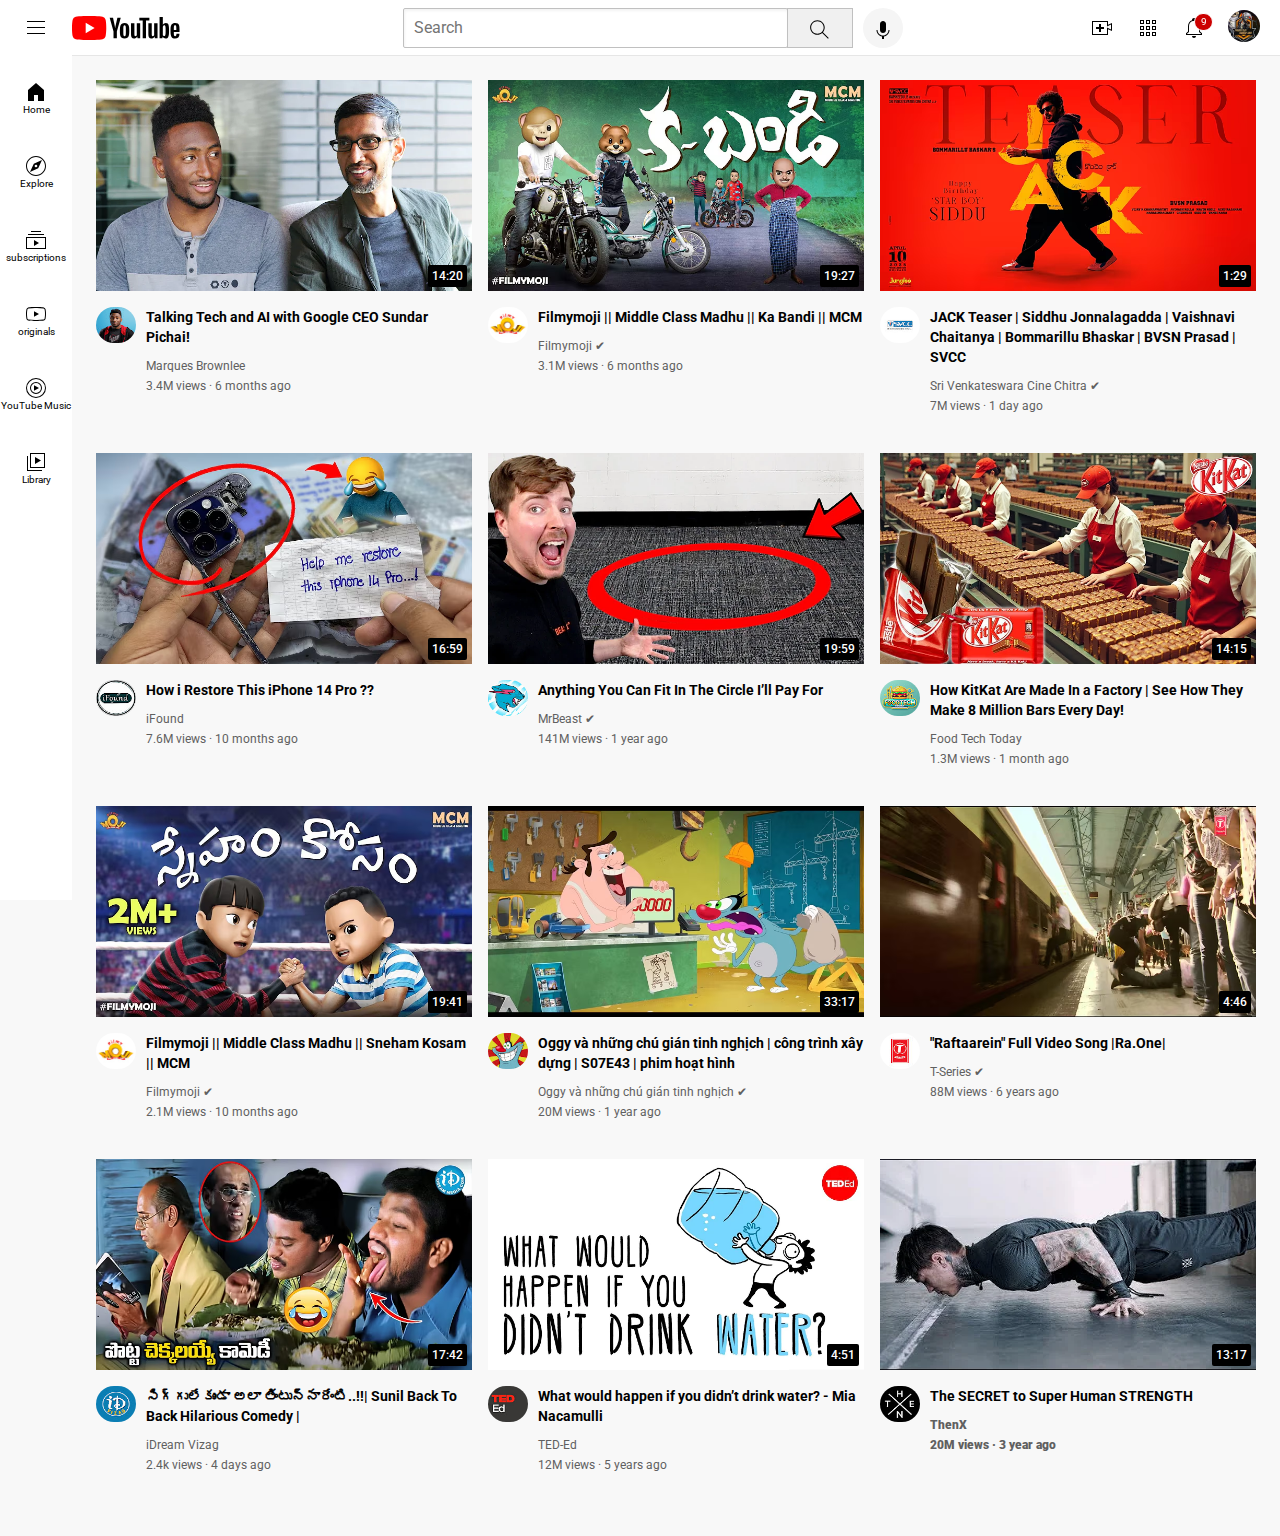
==== index.html @ dd5a81b8 "Rename YouTube Exercise.html to index.html" ====
<!DOCTYPE html>
<html lang="en">

<head>
<link rel="preconnect" href="https://fonts.googleapis.com">
  <link rel="preconnect" href="https://fonts.gstatic.com" crossorigin>
  <link href="https://fonts.googleapis.com/css2?family=Roboto:ital,wght@0,100..900;1,100..900&display=swap"
    rel="stylesheet">
    <link rel="stylesheet" href="styles/video.css">
    <link rel="stylesheet" href="styles/General.css">
    <link rel="stylesheet" href="styles/header.css">
    <link rel="stylesheet" href="styles/sidebar.css">
  <title>Youtube.com</title>
</head>
<body>
 <div class="header"> 
  <div class="left-header"> 
   <img class="hamburger-menu" src="header-icons/hamburger-menu.svg" alt="logo">
    
   <img  class="youtube-logo" src="header-icons/youtube-logo.svg" alt="logo">
  </div>
  <div class="center-header">
  <input class="search-bar" type="search" placeholder="Search" >
   <button class="search-box">
   <img class="search-icon" src="header-icons/search.svg" alt="logo">
   <div class="tooltip">Search</div> 
   </button>
   <button class="voice-search-box">
   <img class="voice-search-icon" src="header-icons/voice-search-icon.svg " alt=" logo">
   <div class="tooltip">Search with your voice</div>
   </button>
  </div>
  <div class="right-header">
    <div class="upload-icon-container">
   <img class="upload-icon" src="header-icons/upload.svg" alt="logo">
   <div class="tooltip">Create</div>
    </div> <div class="youtube-apps-box">
   <img class="youtube-apps-icon" src="header-icons/youtube-apps.svg" alt="logo"> 
  <div class="tooltip">YouTube apps</div>
  </div>
   <div class="notifications-icon-button">   <div class="tooltip">Notifications</div>
   <img class="notifications-icon" src="header-icons/notifications.svg" alt="logo"> <div class="notifications-alert">9</div>  
    </div> 
    <div class="center-header-button">
      <img class="center-header-icon" src="channel logos/channel-header.jpeg" alt="logo">
      <div class="tooltip">View <br> Channel
      </div>
    </div>
  </div>
 </div>
<div class="sidebar">
<div class="sidebar-link"> 
  <img src="sidebar-icons/home.svg" alt="logo">
  <div>Home</div>
</div>
<div class="sidebar-link">
  <img src="sidebar-icons/explore.svg" alt="logo">
  <div>Explore</div>
</div>
<div class="sidebar-link">
  <img src="sidebar-icons/subscriptions.svg" alt="logo">
  <div>subscriptions</div>
</div>
<div class="sidebar-link"> 
  <img src="sidebar-icons/originals.svg" alt="logo">
  <div>originals</div>
</div>
<div class="sidebar-link">
  <img src="sidebar-icons/youtube-music.svg" alt="logo">
  <div> YouTube Music</div>
</div>
<div class="sidebar-link">
  <img src="sidebar-icons/library.svg" alt="logo">
  <div>Library</div>
</div>
</div>

  <div class="grid-all">
    <div class="container1">
      <div class="thumbnails">
       <a  target="_blank" href="https://youtu.be/n2RNcPRtAiY?si=ZH0iZhE276hsM0Oe">
      
        <img class="thumbnail1" src="thumbnails/thumbnail-1.webp" alt="logo">
        <div class="video-time">14:20</div></a>
      </div>
      <div class="grid-preview">
        <div class="channel-logo">
          <img  class="logos" src="channel logos/channel-1.jpeg" alt="channel logo" width="36" height="36">
        </div>
        <div class="channel-description">
          <p class="thumbnail1-description">
            <strong>Talking Tech and AI with Google CEO Sundar Pichai!</strong>
          </p>
          <p class="thumbnail1-author">
            Marques Brownlee
          </p>
          <p class="thumbnail1-views">
            3.4M views &#xb7; 6 months ago
          </p>
        </div>
      </div>
    </div>

    <div class="container1">
      <div class="thumbnails"><a target="_blank" href="https://youtu.be/T5kbTx5glqg?si=XRTceQeRdAjXl5if">
        <img class="thumbnail1" src="thumbnails/thumbnail-2.webp" alt="logo">
      </a>
       <div class="video-time">19:27</div>
      </div>
      <div class="grid-preview">
        <div class="channel-logo">
          <img class="logos" src="channel logos/channel-2.jpeg" alt="channel logo" width="36" height="36">
        </div>
        <div class="channel-description">
          <p class="thumbnail1-description">
            <strong>Filmymoji || Middle Class Madhu || Ka Bandi || MCM</strong>
          </p>
          <p class="thumbnail1-author">
            Filmymoji &#10004;

          </p>
          <p class="thumbnail1-views">
            3.1M views &#xb7; 6 months ago
          </p>
        </div>
      </div>
    </div>

    <div class="container1">
      <div class="thumbnails"> <a target="_blank" href="https://youtu.be/-Q_YWyX1mIY?si=TyLcVkjSsmprxh8Q">
        <img class="thumbnail1" src="thumbnails/thumbnail-3.webp" alt="logo">
      </a>
       
        <div class="video-time">1:29</div>
      </div>
      <div class="grid-preview">
        <div class="channel-logo">
          <img class="logos" src="channel logos/channel-3.jpeg" alt="channel logo" width="36" height="36">
        </div>
        <div class="channel-description">
          <p class="thumbnail1-description">
            <strong>JACK Teaser | Siddhu Jonnalagadda | Vaishnavi Chaitanya | Bommarillu Bhaskar | BVSN Prasad |
              SVCC</strong>
          </p>
          <p class="thumbnail1-author" style="margin-top: 5px;">
            Sri Venkateswara Cine Chitra ✔
          </p>
          <p class="thumbnail1-views">
            7M views &#xb7; 1 day ago
          </p>
        </div>
      </div>
    </div>

    <div class="container1">
      <div class="thumbnails"><a target="_blank" href="https://youtu.be/Sr0iFg9D0Aw?si=6OnDR3bvbH2lmgEM">
        <img class="thumbnail1" src="thumbnails/thumbnail-4.webp" alt="logo">
      </a>
       
        <div class="video-time">16:59</div>
      </div>
      <div class="grid-preview">
        <div class="channel-logo">
          <img class="logos" src="channel logos/channel-4.jpeg" alt="channel logo" width="36" height="36">
        </div>
        <div class="channel-description">
          <p class="thumbnail1-description">
            <strong> How i Restore This iPhone 14 Pro ??</strong>
          </p>
          <p class="thumbnail1-author">
            iFound
          </p>
          <p class="thumbnail1-views">
            7.6M views &#xb7; 10 months ago
          </p>
        </div>
      </div>
    </div>

    <div class="container1">
      <div class="thumbnails"> <a target="_blank" href="https://youtu.be/yXWw0_UfSFg?si=8xWNTHsfePeWdu7U"> 
        <img class="thumbnail1" src="thumbnails/thumbnail-5.webp" alt="logo">
      </a>
      
        <div class="video-time">19:59</div>
      </div>
      <div class="grid-preview">
        <div class="channel-logo">
          <img class="logos" src="channel logos/channel-5.jpeg" alt="channel logo" width="36" height="36">
        </div>
        <div class="channel-description">
          <p class="thumbnail1-description">
            <strong> 
              Anything You Can Fit In The Circle I’ll Pay For
            </strong>
          </p>
          <p class="thumbnail1-author">
            MrBeast ✔
          </p>
          <p class="thumbnail1-views">
            141M views &#xb7; 1 year ago
          </p>
        </div>
      </div>
    </div>

    <div class="container1">
      <div class="thumbnails"> <a target="_blank" href="https://youtu.be/jf2fm76S2eo?si=7UBVDdQUkuH4Apvb">
        <img class="thumbnail1" src="thumbnails/thumbnail-7.webp" alt="logo"></a>
        <div class="video-time">14:15</div>
      </div>
      <div class="grid-preview">
        <div class="channel-logo">
          <img class="logos" src="channel logos/channel-7.jpeg" alt="channel logo" width="36" height="36">
        </div>
        <div class="channel-description">
          <p class="thumbnail1-description">
            <strong>How KitKat Are Made In a Factory | See How They Make 8 Million Bars Every Day!</strong>
          </p>
          <p class="thumbnail1-author">
            Food Tech Today
          </p>
          <p class="thumbnail1-views">
            1.3M views &#xb7; 1 month ago
          </p>
        </div>
      </div>
    </div>

    <div class="container1">
      <div class="thumbnails"> <a href="https://youtu.be/XEhOUGwjxGQ?si=GCoEl4DrRWVP5ziN" target="_blank">
        <img class="thumbnail1" src="thumbnails/thumbnail-6.webp" alt="logo"> </a>
        <div class="video-time">19:41</div>
      </div>
      <div class="grid-preview">
        <div class="channel-logo">
          <img class="logos" src="channel logos/channel-2.jpeg" alt="channel logo" width="36" height="36">
        </div>
        <div class="channel-description">
          <p class="thumbnail1-description">
            <strong>Filmymoji || Middle Class Madhu || Sneham Kosam || MCM</strong>
          </p>
          <p class="thumbnail1-author">
            Filmymoji &#10004;
          </p>
          <p class="thumbnail1-views">
            2.1M views &#xb7; 10 months ago
          </p>
        </div>
      </div>
    </div>

    <div class="container1">
      <div class="thumbnails"><a target="_blank" href="https://youtu.be/_UpZEDhUMrE?si=G-r3FgGhT-GVCGaT">
        <img class="thumbnail1" src="thumbnails/thumbnail-8.webp" alt="logo">
      </a>
      
        <div class="video-time">33:17</div>
      </div>
      <div class="grid-preview">
        <div class="channel-logo">
          <img class="logos" src="channel logos/channel-8.jpeg" alt="channel logo" width="36" height="36">
        </div>
        <div class="channel-description">
          <p class="thumbnail1-description">
            <strong>Oggy và những chú gián tinh nghịch | công trình xây dựng | S07E43 | phim hoạt hình </strong>
          </p>
          <p class="thumbnail1-author">
            Oggy và những chú gián tinh nghịch &#10004;
          </p>
          <p class="thumbnail1-views">
            20M views &#xb7; 1 year ago
          </p>
        </div>
      </div>
    </div>

    <div class="container1">
      <div class="thumbnails"> <a href="https://youtu.be/MlE-GojmNwM?si=-wKfAp8RB2Yi8wIf" target="_blank"> 
        <img class="thumbnail1" src="thumbnails/thumbnail-9.webp" alt="logo">

      </a>
        
        <div class="video-time">4:46</div>
      </div>
      <div class="grid-preview">
        <div class="channel-logo">
          <img class="logos" src="channel logos/channel-9.jpeg" alt="channel logo" width="36" height="36">
        </div>
        <div class="channel-description">
          <p class="thumbnail1-description">
            <strong>"Raftaarein" Full Video Song |Ra.One| </strong>
          </p>
          <p class="thumbnail1-author">
            T-Series &#10004;
          </p>
          <p class="thumbnail1-views">
            88M views &#xb7; 6 years ago
          </p>
        </div>
      </div>
    </div>


    <div class="container1">
      <div class="thumbnails"> <a target="_blank" href="https://youtu.be/Pck3w6NWHIY?si=tTL613JsPQ6OdnN4">  <img class="thumbnail1" src="thumbnails/thumbnail-10.webp" alt="logo"></a>
       
        <div class="video-time">17:42</div>
      </div>
      <div class="grid-preview">
        <div class="channel-logo">
          <img class="logos" src="channel logos/channel-10.jpeg" alt="channel logo" width="36" height="36">
        </div>
        <div class="channel-description">
          <p class="thumbnail1-description">
            <strong>సిగ్గులేకుండా అలా తింటున్నారేంటి..!!| Sunil Back To Back Hilarious Comedy |</strong>
          </p>
          <p class="thumbnail1-author">
            iDream Vizag
          </p>
          <p class="thumbnail1-views">
            2.4k views &#xb7; 4 days ago
          </p>
        </div>
      </div>
    </div>

    <div class="container1">
      <div class="thumbnails"> <a target="_blank" href="https://youtu.be/9iMGFqMmUFs?si=flgmM1AvWoSUMVKS">
        <img class="thumbnail1" src="thumbnails/thumbnail-11.webp" alt="logo">
      </a>
      <div class="video-time">4:51</div>
      </div>
      <div class="grid-preview">
        <div class="channel-logo">
          <img class="logos" src="channel logos/channel-11.jpeg" alt="channel logo" width="36" height="36">
        </div>
        <div class="channel-description">
          <p class="thumbnail1-description">
            <strong>
              What would happen if you didn’t drink water? - Mia Nacamulli
            </strong>
          </p>
          <p class="thumbnail1-author">
            TED-Ed
          </p>
          <p class="thumbnail1-views">
            12M views &#xb7; 5 years ago
          </p>
        </div>
      </div>
    </div>

    <div class="container1">
      <div class="thumbnails"> <a target="_blank" href="https://youtu.be/ixmxOlcrlUc?si=pEHxPkQtX8GbL2s7"> <img class="thumbnail1" src="thumbnails/thumbnail-12.webp" alt="logo"></a>
        
        <div class="video-time">13:17</div>
      </div>
      <div class="grid-preview">
        <div class="channel-logo">
          <img class="logos" src="channel logos/channel-12.jpeg" alt="channel logo" width="36" height="36">
        </div>
        <div class="channel-description">
          <p class="thumbnail1-description">
            <strong>
              The SECRET to Super Human STRENGTH <strong>
          </p>
          <p class="thumbnail1-author">
            ThenX
          </p>
          <p class="thumbnail1-views">
            20M views &#xb7; 3 year ago
          </p>
        </div>
      </div>
    </div>
  </div>

</body>
</html>
---- styles/video.css ----
.grid-all{
  display: grid;
  grid-template-columns: 1fr 1fr 1fr 1fr;
  column-gap: 16px;
  row-gap: 40px;}

  @media(max-width:700px){
    .grid-all{
      display: grid;
      grid-template-columns: 1fr 1fr ;
      column-gap: 16px;
      row-gap: 40px;}
  }
  @media(min-width:699px) and (max-width:1539px){
        .grid-all{
          display: grid;
          grid-template-columns: 1fr 1fr 1fr ;
          column-gap: 16px;
          row-gap: 40px;}
      }

      @media (min-width:1540px) {
        .grid-all{
          display: grid;
          grid-template-columns: 1fr 1fr 1fr 1fr;
          column-gap: 16px;
          row-gap: 40px;}}

.thumbnail1{
width: 100%;
}
.thumbnails{
  margin-bottom: 12px;
  position: relative;
}
.grid-preview{
display: grid;
grid-template-columns: 50px 1fr;

}
.thumbnail1-description{
font-family:Roboto,arial,sans-serif;
font-size: 14px;
margin-bottom: 12px;
margin-top: 0;
line-height: 20px;
font-weight: 500;
}
.thumbnail1-author{
margin-bottom:4px;
color: rgb(96,96, 96);
font-size: 12px;
}
.thumbnail1-views{
font-size: 12px;
color: rgb(96,96,96);
margin-top: 6px;
}
.logos{
  width: 40px;
border-radius:50px;
}
.video-time {
  font-family: Roboto, Arial;
  font-size: 12px;
  font-weight: 500;
  padding-left: 4px;
  padding-right: 4px;
  padding-top: 4px;
  padding-bottom: 4px;
  border-radius: 2px;
  background-color: black;
  color: white;
  position: absolute;
  bottom: 8px;
  right: 5px;
}
---- styles/General.css ----
p{
  margin-top: 11px;
  margin-bottom: 0%;
  font-family:Roboto,arial,sans-serif;
} 
body{
  margin: 0;
  padding-top: 80px;
  padding-left: 96px;
  padding-right: 24px;
 padding-bottom: 24px;
 background-color: rgb(248,248,248);
}
---- styles/header.css ----
.header{
  height: 55px;
  display: flex;
  flex-direction: row;
  justify-content: space-between;
  position:fixed;
  top: 0;
  right: 0;
  left: 0;
  z-index: 1;
  background-color:white;
  border-bottom-width:1px;
  border-bottom-style:solid;
  border-bottom-color:rgb(230, 230, 230)


}
.left-header{
  display: flex;
  align-items: center;
  } 
  .hamburger-menu{
    height:24px;
    margin-left: 24px;
    margin-right: 24px;
  }
  .youtube-logo{
    height: 24px;
  } 

.center-header{
 flex: 1;
 margin-left: 70px;
 margin-right: 35px;
 max-width: 500px;
 display: flex;
 align-items: center;
}
.search-bar{
  height: 40px;
  width:0;
  flex: 1;
  padding-left: 10px;
  font-size: 16px;
  border-width: 1px;
 border-style: solid;
 border-color: rgb(192, 192, 192);
 border-radius: 2px;
  box-shadow: inset 1px 2px 3px rgba(0, 0, 0, 0.05);

}
.search-bar::placeholder{
  font-family: Roboto,Arial;
  font-size: 16px;
}

.search-box{
  height: 40px;
  width: 66px;
  background-color: rgb(240, 240, 240);
  border-width: 1px;
  border-style: solid;
  border-color: rgb(192, 192, 192);
  margin-left: -1px;
  margin-right: 10px;

}
.search-icon{
  height: 25px;
  margin-top: 4px;
} 
.voice-search-box{
  height: 40px;
  width: 40px;
  border-radius: 20px;
  background-color: rgb(245, 245, 245);
  border:none;
}
.voice-search-icon{
 height: 24px;
 margin-top: 4px;
}
.right-header{
  width: 170px;
  margin-right: 20px;
  display: flex;
  align-items: center;
  justify-content: space-between;
  flex-shrink:0;
}
.upload-icon{
  height: 24px;
  
}
.youtube-apps-icon{
  height: 24px;
 
}
.notifications-icon{
  height: 24px;

}
.center-header-icon{
  height: 32px;
  border-radius: 16px;
}
.notifications-icon-button{
  position: relative;
} 
 
.upload-icon ,.youtube-apps-icon,.notifications-icon,.center-header-icon,.notifications-icon-button,.voice-search-icon,.search-icon, .youtube-logo,.hamburger-menu{ 
  cursor: pointer;
}
.notifications-alert{
align-items: center;
background-color :rgb(204, 0, 0);
border-bottom-color :rgb(255, 255, 255);
border-bottom-left-radius: 80px;
border-bottom-right-radius:80px;
border-bottom-style:solid;
border-bottom-width :1.6px;
border-image-outset :0;
border-image-repeat: stretch;
border-image-slice :100%;
border-image-source :none;
border-image-width :1;
border-left-color :rgb(255, 255, 255);
border-left-style :solid;
border-left-width :1.6px;
border-right-color :rgb(255, 255, 255);
border-right-style :solid;
border-right-width :1.6px;
border-top-color :rgb(255, 255, 255);
border-top-left-radius :80px;
border-top-right-radius: 80px;
border-top-style :solid;
border-top-width :1.6px;
box-sizing: border-box;
color :rgb(255, 255, 255);
display :flex;
font-family :Roboto, Arial, sans-serif;
font-size :10px;
height :18.2px;
justify-content: center;
padding-bottom :1.5px;
padding-left :5px;
padding-right :5px;
padding-top :1.5px;
position :absolute;
right :-7px;
top :-3px;
unicode-bidi: isolate;
width :18.825px;
pointer-events: none;
}
.search-box,
.voice-search-box,
.upload-icon-container,
.youtube-apps-box ,
.notifications-icon-button{
  display: flex;
  justify-content: center;
  align-items: center;
  position: relative;
}
.search-box .tooltip,
.voice-search-box .tooltip,
.upload-icon-container .tooltip,
.youtube-apps-box  .tooltip,
.notifications-icon-button .tooltip,
.center-header-button  .tooltip{
  position: absolute;
  background-color: gray;
  color: white;
  padding-top: 4px;
  padding-bottom: 4px;
  padding-left: 8px;
  padding-right: 8px;
  border-radius: 2px;
  font-size: 12px;
  bottom: -30px;
  opacity: 0;
  transition: opacity 0.15s;
  pointer-events: none;
  white-space: nowrap;
}
.search-box:hover .tooltip,
.voice-search-box:hover .tooltip,
.upload-icon-container:hover .tooltip ,
.youtube-apps-box:hover  .tooltip,
.notifications-icon-button:hover  .tooltip,
.center-header-button:hover  .tooltip{
  opacity: 1;
}
---- styles/sidebar.css ----
.sidebar {
  position: fixed;
  left: 0;
  bottom: 0;
  top: 55px;
  background-color: white;
  width: 72px;
  z-index: 200;
  padding-top: 5px;
}

.sidebar-link {
  height: 74px;
  display: flex;
  justify-content: center;
  align-items: center;
  flex-direction: column;
  cursor: pointer;
}

.sidebar-link:hover {
  background-color: rgb(235, 235, 235);
}

.sidebar-link img {
  height: 24px;
  
}

.sidebar-link div {
  font-family: Roboto, Arial;
  font-size: 10px;
}
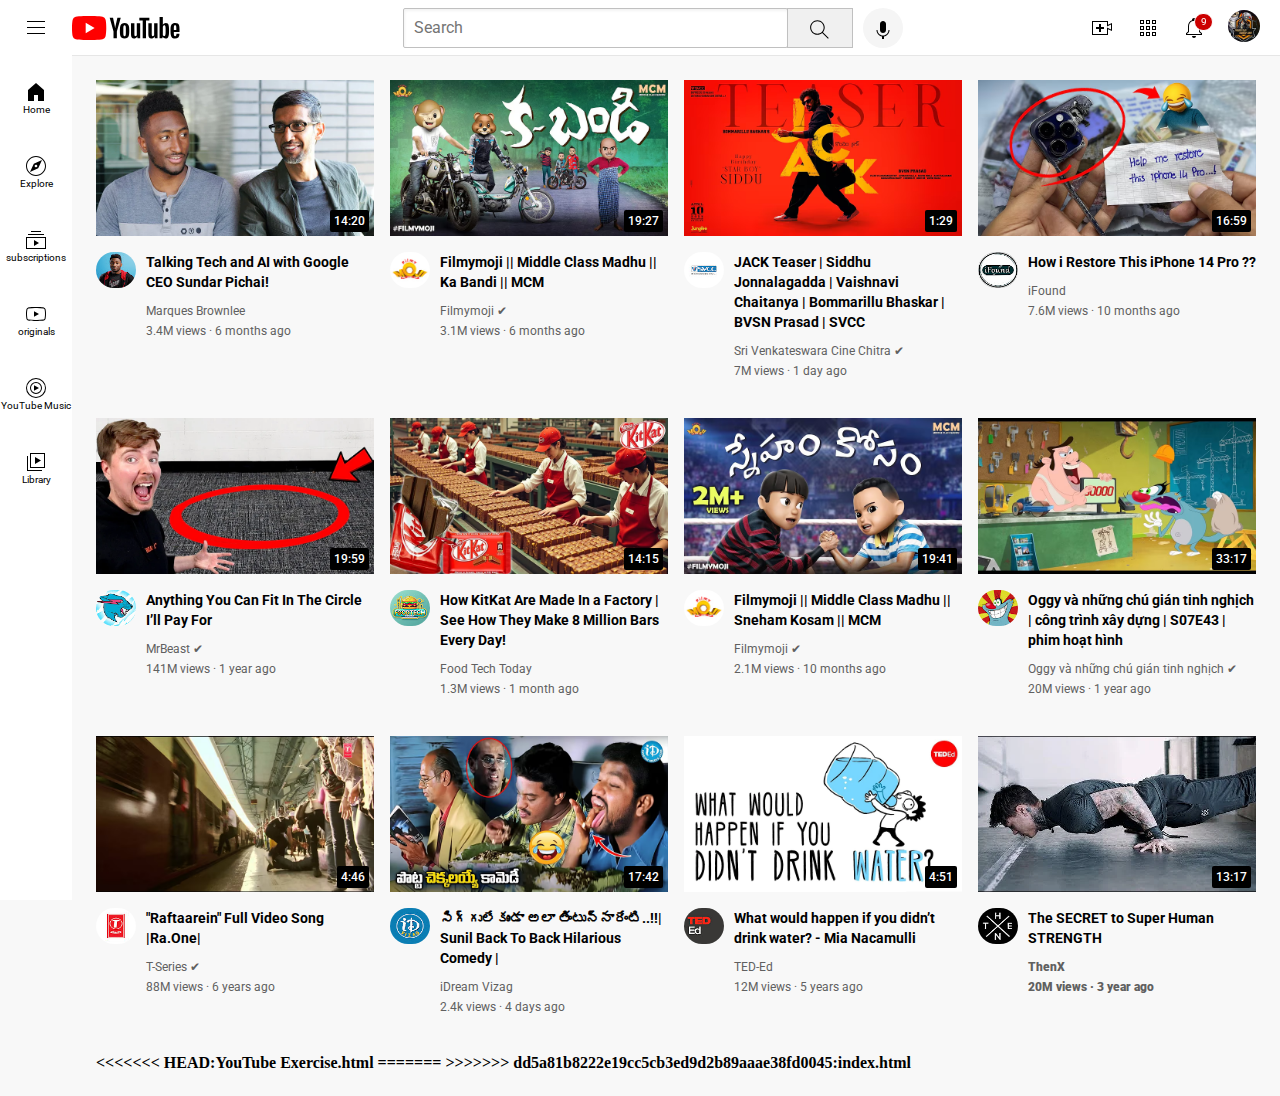
==== commit c0ac8620: "Youtubeclone" ====
--- a/index.html
+++ b/index.html
@@ -2,90 +2,95 @@
 <html lang="en">
 
 <head>
-<link rel="preconnect" href="https://fonts.googleapis.com">
+  <link rel="preconnect" href="https://fonts.googleapis.com">
   <link rel="preconnect" href="https://fonts.gstatic.com" crossorigin>
   <link href="https://fonts.googleapis.com/css2?family=Roboto:ital,wght@0,100..900;1,100..900&display=swap"
     rel="stylesheet">
-    <link rel="stylesheet" href="styles/video.css">
-    <link rel="stylesheet" href="styles/General.css">
-    <link rel="stylesheet" href="styles/header.css">
-    <link rel="stylesheet" href="styles/sidebar.css">
+  <link rel="stylesheet" href="styles/video.css">
+  <link rel="stylesheet" href="styles/General.css">
+  <link rel="stylesheet" href="styles/header.css">
+  <link rel="stylesheet" href="styles/sidebar.css">
   <title>Youtube.com</title>
 </head>
+
 <body>
- <div class="header"> 
-  <div class="left-header"> 
-   <img class="hamburger-menu" src="header-icons/hamburger-menu.svg" alt="logo">
-    
-   <img  class="youtube-logo" src="header-icons/youtube-logo.svg" alt="logo">
+  <div class="header">
+    <div class="left-header">
+      <img class="hamburger-menu" src="header-icons/hamburger-menu.svg" alt="logo">
+
+      <img class="youtube-logo" src="header-icons/youtube-logo.svg" alt="logo">
+    </div>
+    <div class="center-header">
+      <input class="search-bar" type="search" placeholder="Search">
+      <button class="search-box">
+        <img class="search-icon" src="header-icons/search.svg" alt="logo">
+        <div class="tooltip">Search</div>
+      </button>
+      <button class="voice-search-box">
+        <img class="voice-search-icon" src="header-icons/voice-search-icon.svg " alt=" logo">
+        <div class="tooltip">Search with your voice</div>
+      </button>
+    </div>
+    <div class="right-header">
+      <div class="upload-icon-container">
+        <img class="upload-icon" src="header-icons/upload.svg" alt="logo">
+        <div class="tooltip">Create</div>
+      </div>
+      <div class="youtube-apps-box">
+        <img class="youtube-apps-icon" src="header-icons/youtube-apps.svg" alt="logo">
+        <div class="tooltip">YouTube apps</div>
+      </div>
+      <div class="notifications-icon-button">
+        <div class="tooltip">Notifications</div>
+        <img class="notifications-icon" src="header-icons/notifications.svg" alt="logo">
+        <div class="notifications-alert">9</div>
+      </div>
+      <div class="center-header-button">
+        <img class="center-header-icon" src="channel logos/channel-header.jpeg" alt="logo">
+        <div class="tooltip">View <br> Channel
+        </div>
+      </div>
+    </div>
   </div>
-  <div class="center-header">
-  <input class="search-bar" type="search" placeholder="Search" >
-   <button class="search-box">
-   <img class="search-icon" src="header-icons/search.svg" alt="logo">
-   <div class="tooltip">Search</div> 
-   </button>
-   <button class="voice-search-box">
-   <img class="voice-search-icon" src="header-icons/voice-search-icon.svg " alt=" logo">
-   <div class="tooltip">Search with your voice</div>
-   </button>
+  <div class="sidebar">
+    <div class="sidebar-link">
+      <img src="sidebar-icons/home.svg" alt="logo">
+      <div>Home</div>
+    </div>
+    <div class="sidebar-link">
+      <img src="sidebar-icons/explore.svg" alt="logo">
+      <div>Explore</div>
+    </div>
+    <div class="sidebar-link">
+      <img src="sidebar-icons/subscriptions.svg" alt="logo">
+      <div>subscriptions</div>
+    </div>
+    <div class="sidebar-link">
+      <img src="sidebar-icons/originals.svg" alt="logo">
+      <div>originals</div>
+    </div>
+    <div class="sidebar-link">
+      <img src="sidebar-icons/youtube-music.svg" alt="logo">
+      <div> YouTube Music</div>
+    </div>
+    <div class="sidebar-link">
+      <img src="sidebar-icons/library.svg" alt="logo">
+      <div>Library</div>
+    </div>
   </div>
-  <div class="right-header">
-    <div class="upload-icon-container">
-   <img class="upload-icon" src="header-icons/upload.svg" alt="logo">
-   <div class="tooltip">Create</div>
-    </div> <div class="youtube-apps-box">
-   <img class="youtube-apps-icon" src="header-icons/youtube-apps.svg" alt="logo"> 
-  <div class="tooltip">YouTube apps</div>
-  </div>
-   <div class="notifications-icon-button">   <div class="tooltip">Notifications</div>
-   <img class="notifications-icon" src="header-icons/notifications.svg" alt="logo"> <div class="notifications-alert">9</div>  
-    </div> 
-    <div class="center-header-button">
-      <img class="center-header-icon" src="channel logos/channel-header.jpeg" alt="logo">
-      <div class="tooltip">View <br> Channel
-      </div>
-    </div>
-  </div>
- </div>
-<div class="sidebar">
-<div class="sidebar-link"> 
-  <img src="sidebar-icons/home.svg" alt="logo">
-  <div>Home</div>
-</div>
-<div class="sidebar-link">
-  <img src="sidebar-icons/explore.svg" alt="logo">
-  <div>Explore</div>
-</div>
-<div class="sidebar-link">
-  <img src="sidebar-icons/subscriptions.svg" alt="logo">
-  <div>subscriptions</div>
-</div>
-<div class="sidebar-link"> 
-  <img src="sidebar-icons/originals.svg" alt="logo">
-  <div>originals</div>
-</div>
-<div class="sidebar-link">
-  <img src="sidebar-icons/youtube-music.svg" alt="logo">
-  <div> YouTube Music</div>
-</div>
-<div class="sidebar-link">
-  <img src="sidebar-icons/library.svg" alt="logo">
-  <div>Library</div>
-</div>
-</div>
 
   <div class="grid-all">
     <div class="container1">
       <div class="thumbnails">
-       <a  target="_blank" href="https://youtu.be/n2RNcPRtAiY?si=ZH0iZhE276hsM0Oe">
-      
-        <img class="thumbnail1" src="thumbnails/thumbnail-1.webp" alt="logo">
-        <div class="video-time">14:20</div></a>
-      </div>
-      <div class="grid-preview">
-        <div class="channel-logo">
-          <img  class="logos" src="channel logos/channel-1.jpeg" alt="channel logo" width="36" height="36">
+        <a target="_blank" href="https://youtu.be/n2RNcPRtAiY?si=ZH0iZhE276hsM0Oe">
+
+          <img class="thumbnail1" src="thumbnails/thumbnail-1.webp" alt="logo">
+          <div class="video-time">14:20</div>
+        </a>
+      </div>
+      <div class="grid-preview">
+        <div class="channel-logo">
+          <img class="logos" src="channel logos/channel-1.jpeg" alt="channel logo" width="36" height="36">
         </div>
         <div class="channel-description">
           <p class="thumbnail1-description">
@@ -103,9 +108,9 @@
 
     <div class="container1">
       <div class="thumbnails"><a target="_blank" href="https://youtu.be/T5kbTx5glqg?si=XRTceQeRdAjXl5if">
-        <img class="thumbnail1" src="thumbnails/thumbnail-2.webp" alt="logo">
-      </a>
-       <div class="video-time">19:27</div>
+          <img class="thumbnail1" src="thumbnails/thumbnail-2.webp" alt="logo">
+        </a>
+        <div class="video-time">19:27</div>
       </div>
       <div class="grid-preview">
         <div class="channel-logo">
@@ -128,9 +133,9 @@
 
     <div class="container1">
       <div class="thumbnails"> <a target="_blank" href="https://youtu.be/-Q_YWyX1mIY?si=TyLcVkjSsmprxh8Q">
-        <img class="thumbnail1" src="thumbnails/thumbnail-3.webp" alt="logo">
-      </a>
-       
+          <img class="thumbnail1" src="thumbnails/thumbnail-3.webp" alt="logo">
+        </a>
+
         <div class="video-time">1:29</div>
       </div>
       <div class="grid-preview">
@@ -154,9 +159,9 @@
 
     <div class="container1">
       <div class="thumbnails"><a target="_blank" href="https://youtu.be/Sr0iFg9D0Aw?si=6OnDR3bvbH2lmgEM">
-        <img class="thumbnail1" src="thumbnails/thumbnail-4.webp" alt="logo">
-      </a>
-       
+          <img class="thumbnail1" src="thumbnails/thumbnail-4.webp" alt="logo">
+        </a>
+
         <div class="video-time">16:59</div>
       </div>
       <div class="grid-preview">
@@ -178,10 +183,10 @@
     </div>
 
     <div class="container1">
-      <div class="thumbnails"> <a target="_blank" href="https://youtu.be/yXWw0_UfSFg?si=8xWNTHsfePeWdu7U"> 
-        <img class="thumbnail1" src="thumbnails/thumbnail-5.webp" alt="logo">
-      </a>
-      
+      <div class="thumbnails"> <a target="_blank" href="https://youtu.be/yXWw0_UfSFg?si=8xWNTHsfePeWdu7U">
+          <img class="thumbnail1" src="thumbnails/thumbnail-5.webp" alt="logo">
+        </a>
+
         <div class="video-time">19:59</div>
       </div>
       <div class="grid-preview">
@@ -190,7 +195,7 @@
         </div>
         <div class="channel-description">
           <p class="thumbnail1-description">
-            <strong> 
+            <strong>
               Anything You Can Fit In The Circle I’ll Pay For
             </strong>
           </p>
@@ -206,7 +211,7 @@
 
     <div class="container1">
       <div class="thumbnails"> <a target="_blank" href="https://youtu.be/jf2fm76S2eo?si=7UBVDdQUkuH4Apvb">
-        <img class="thumbnail1" src="thumbnails/thumbnail-7.webp" alt="logo"></a>
+          <img class="thumbnail1" src="thumbnails/thumbnail-7.webp" alt="logo"></a>
         <div class="video-time">14:15</div>
       </div>
       <div class="grid-preview">
@@ -229,7 +234,7 @@
 
     <div class="container1">
       <div class="thumbnails"> <a href="https://youtu.be/XEhOUGwjxGQ?si=GCoEl4DrRWVP5ziN" target="_blank">
-        <img class="thumbnail1" src="thumbnails/thumbnail-6.webp" alt="logo"> </a>
+          <img class="thumbnail1" src="thumbnails/thumbnail-6.webp" alt="logo"> </a>
         <div class="video-time">19:41</div>
       </div>
       <div class="grid-preview">
@@ -252,9 +257,9 @@
 
     <div class="container1">
       <div class="thumbnails"><a target="_blank" href="https://youtu.be/_UpZEDhUMrE?si=G-r3FgGhT-GVCGaT">
-        <img class="thumbnail1" src="thumbnails/thumbnail-8.webp" alt="logo">
-      </a>
-      
+          <img class="thumbnail1" src="thumbnails/thumbnail-8.webp" alt="logo">
+        </a>
+
         <div class="video-time">33:17</div>
       </div>
       <div class="grid-preview">
@@ -276,11 +281,11 @@
     </div>
 
     <div class="container1">
-      <div class="thumbnails"> <a href="https://youtu.be/MlE-GojmNwM?si=-wKfAp8RB2Yi8wIf" target="_blank"> 
-        <img class="thumbnail1" src="thumbnails/thumbnail-9.webp" alt="logo">
-
-      </a>
-        
+      <div class="thumbnails"> <a href="https://youtu.be/MlE-GojmNwM?si=-wKfAp8RB2Yi8wIf" target="_blank">
+          <img class="thumbnail1" src="thumbnails/thumbnail-9.webp" alt="logo">
+
+        </a>
+
         <div class="video-time">4:46</div>
       </div>
       <div class="grid-preview">
@@ -303,8 +308,9 @@
 
 
     <div class="container1">
-      <div class="thumbnails"> <a target="_blank" href="https://youtu.be/Pck3w6NWHIY?si=tTL613JsPQ6OdnN4">  <img class="thumbnail1" src="thumbnails/thumbnail-10.webp" alt="logo"></a>
-       
+      <div class="thumbnails"> <a target="_blank" href="https://youtu.be/Pck3w6NWHIY?si=tTL613JsPQ6OdnN4"> <img
+            class="thumbnail1" src="thumbnails/thumbnail-10.webp" alt="logo"></a>
+
         <div class="video-time">17:42</div>
       </div>
       <div class="grid-preview">
@@ -327,9 +333,9 @@
 
     <div class="container1">
       <div class="thumbnails"> <a target="_blank" href="https://youtu.be/9iMGFqMmUFs?si=flgmM1AvWoSUMVKS">
-        <img class="thumbnail1" src="thumbnails/thumbnail-11.webp" alt="logo">
-      </a>
-      <div class="video-time">4:51</div>
+          <img class="thumbnail1" src="thumbnails/thumbnail-11.webp" alt="logo">
+        </a>
+        <div class="video-time">4:51</div>
       </div>
       <div class="grid-preview">
         <div class="channel-logo">
@@ -352,8 +358,9 @@
     </div>
 
     <div class="container1">
-      <div class="thumbnails"> <a target="_blank" href="https://youtu.be/ixmxOlcrlUc?si=pEHxPkQtX8GbL2s7"> <img class="thumbnail1" src="thumbnails/thumbnail-12.webp" alt="logo"></a>
-        
+      <div class="thumbnails"> <a target="_blank" href="https://youtu.be/ixmxOlcrlUc?si=pEHxPkQtX8GbL2s7"> <img
+            class="thumbnail1" src="thumbnails/thumbnail-12.webp" alt="logo"></a>
+
         <div class="video-time">13:17</div>
       </div>
       <div class="grid-preview">
@@ -377,4 +384,9 @@
   </div>
 
 </body>
+<<<<<<< HEAD:YouTube Exercise.html
+
 </html>
+=======
+</html>
+>>>>>>> dd5a81b8222e19cc5cb3ed9d2b89aaae38fd0045:index.html
--- a/styles/video.css
+++ b/styles/video.css
@@ -1,25 +1,9 @@
 .grid-all{
   display: grid;
-  grid-template-columns: 1fr 1fr 1fr 1fr;
-  column-gap: 16px;
-  row-gap: 40px;}
-
-  @media(max-width:700px){
-    .grid-all{
-      display: grid;
-      grid-template-columns: 1fr 1fr ;
-      column-gap: 16px;
-      row-gap: 40px;}
-  }
-  @media(min-width:699px) and (max-width:1539px){
-        .grid-all{
-          display: grid;
-          grid-template-columns: 1fr 1fr 1fr ;
-          column-gap: 16px;
-          row-gap: 40px;}
-      }
-
-      @media (min-width:1540px) {
+  grid-template-columns: repeat(auto-fit, minmax(200px, 1fr));
+ gap: 20px;}
+   
+         @media (min-width:961px) {
         .grid-all{
           display: grid;
           grid-template-columns: 1fr 1fr 1fr 1fr;
